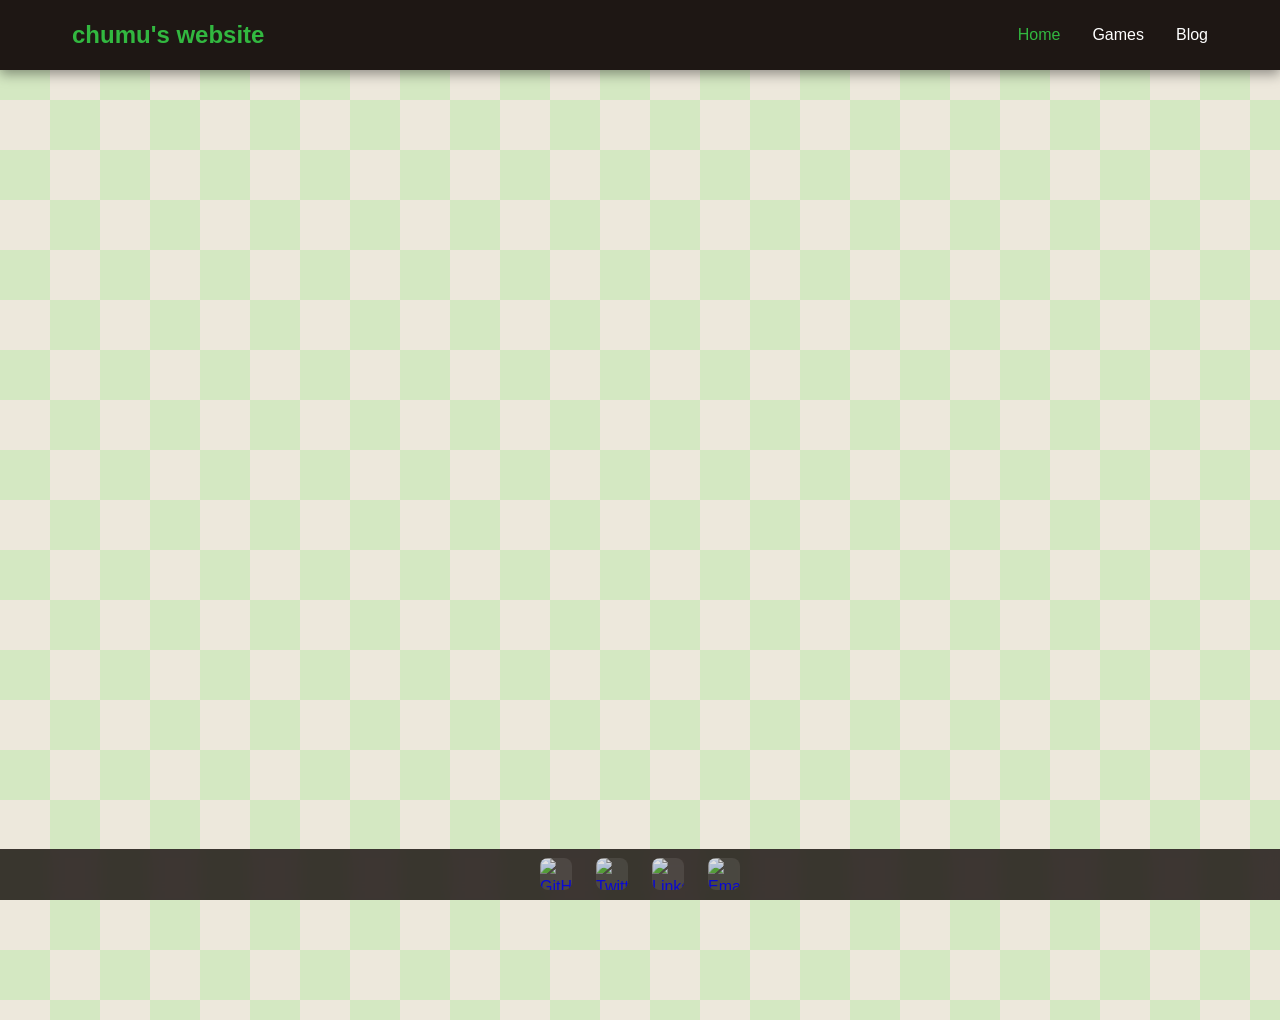
==== index.html @ 117f754c "Update checker colors, fix SNS icons to bottom bar with small size" ====
<!DOCTYPE html>
<html lang="ja">
<head>
    <meta charset="UTF-8">
    <meta name="viewport" content="width=device-width, initial-scale=1.0">
    <title>chumu's website</title>
    <link rel="stylesheet" href="styles.css">
</head>
<body>
    <!-- Navigation -->
    <nav class="navbar">
        <div class="nav-container">
            <div class="nav-title">chumu's website</div>

            <!-- Hamburger Menu -->
            <input type="checkbox" id="hamburger-toggle" class="hamburger-toggle">
            <label for="hamburger-toggle" class="hamburger-label">
                <span></span>
                <span></span>
                <span></span>
            </label>

            <ul class="nav-links">
                <li><a href="#home" class="nav-link active">Home</a></li>
                <li><a href="pages/games.html" class="nav-link">Games</a></li>
                <li><a href="pages/blog.html" class="nav-link">Blog</a></li>
            </ul>
        </div>
    </nav>

    <!-- Home Section -->
    <section id="home" class="section hero">
    </section>

    <!-- SNS Footer Icons -->
    <div class="sns-bar">
        <a href="#" class="sns-icon-link" title="GitHub">
            <img src="images/sns/github.png" alt="GitHub">
        </a>
        <a href="#" class="sns-icon-link" title="Twitter">
            <img src="images/sns/twitter.png" alt="Twitter">
        </a>
        <a href="#" class="sns-icon-link" title="LinkedIn">
            <img src="images/sns/linkedin.png" alt="LinkedIn">
        </a>
        <a href="#" class="sns-icon-link" title="Email">
            <img src="images/sns/email.png" alt="Email">
        </a>
    </div>

    <script src="script.js"></script>
</body>
</html>
---- styles.css ----
/* Color Variables */
:root {
    --primary-green: #32B840;
    --text-dark: #1a1a1a;
    --white: #ffffff;
    --gray-light: #f5f5f5;
    --gray-medium: #cccccc;
    --gray-dark: #666666;
}

/* Global Styles */
* {
    margin: 0;
    padding: 0;
    box-sizing: border-box;
}

html {
    scroll-behavior: smooth;
}

body {
    font-family: "Meiryo UI", sans-serif;
    color: var(--text-dark);
    background-color: #EDE8DC;
    background-image:
        linear-gradient(45deg, #D4E8C2 25%, transparent 25%),
        linear-gradient(-45deg, #D4E8C2 25%, transparent 25%),
        linear-gradient(45deg, transparent 75%, #D4E8C2 75%),
        linear-gradient(-45deg, transparent 75%, #D4E8C2 75%);
    background-size: 100px 100px;
    background-position: 0 0, 0 50px, 50px -50px, -50px 0;
    line-height: 1.6;
    position: relative;
    overflow-x: hidden;
    padding-bottom: 60px;
}

/* Navigation Bar */
.navbar {
    position: fixed;
    top: 0;
    width: 100%;
    background: #1E1714;
    box-shadow: 0 4px 12px rgba(0, 0, 0, 0.4);
    z-index: 1000;
    overflow-x: hidden;
}

.nav-container {
    max-width: 1200px;
    margin: 0 auto;
    padding: 1rem 2rem;
    display: flex;
    align-items: center;
}

.nav-title {
    font-size: 1.5rem;
    font-weight: bold;
    color: var(--primary-green);
    flex: 1;
}

/* デスクトップ: ハンバーガー非表示 */
.hamburger-toggle {
    display: none;
}

.hamburger-label {
    display: none;
    flex-direction: column;
    cursor: pointer;
    gap: 6px;
    padding: 0.5rem;
    border-radius: 8px;
    transition: background-color 0.3s ease;
    z-index: 1001;
}

.hamburger-label span {
    width: 28px;
    height: 3px;
    background-color: var(--primary-green);
    border-radius: 2px;
    transition: all 0.3s ease;
    display: block;
}

/* デスクトップ: ナビリンク通常表示 */
.nav-links {
    display: flex;
    list-style: none;
    gap: 2rem;
}

.nav-link {
    text-decoration: none;
    color: #ffffff;
    font-weight: 500;
    transition: color 0.3s ease;
}

.nav-link:hover,
.nav-link.active {
    color: var(--primary-green);
}

/* Sections */
.section {
    margin-top: 60px;
    padding: 2rem 0;
    min-height: 100vh;
    display: flex;
    align-items: center;
    border-radius: 20px;
}

.container {
    max-width: 1200px;
    width: 100%;
    margin: 0 auto;
    padding: 0 2rem;
}

/* Hero Section */
.hero {
    text-align: center;
}


.hero h1 {
    font-size: 3.5rem;
    color: var(--primary-green);
    margin-bottom: 1rem;
    font-weight: bold;
    text-shadow: 0 2px 8px rgba(50, 184, 64, 0.2);
}

.subtitle {
    font-size: 1.3rem;
    color: rgba(255, 255, 255, 0.7);
    margin-bottom: 3rem;
}

/* Profile Section */
.profile-section {
    margin: 3rem 0;
    padding: 2rem;
    background-color: rgba(30, 23, 20, 0.5);
    border-left: 5px solid var(--primary-green);
    border-radius: 16px;
    box-shadow: 0 8px 24px rgba(0, 0, 0, 0.2);
    transition: box-shadow 0.3s ease;
}

.profile-section:hover {
    box-shadow: 0 12px 32px rgba(0, 0, 0, 0.3);
}

.profile-section p {
    color: #ffffff;
}

.profile-section h2 {
    color: var(--primary-green);
    margin-bottom: 1rem;
    font-size: 2rem;
}

.profile-section p {
    font-size: 1.1rem;
    color: var(--text-dark);
    line-height: 1.8;
}

/* Social Section */
.social-section {
    margin: 3rem 0;
}

.social-section h2 {
    color: var(--primary-green);
    margin-bottom: 2rem;
    font-size: 2rem;
    text-align: center;
}

.social-links {
    display: grid;
    grid-template-columns: repeat(auto-fit, minmax(150px, 1fr));
    gap: 2rem;
    justify-items: center;
}

.social-link {
    display: flex;
    flex-direction: column;
    align-items: center;
    text-decoration: none;
    color: var(--text-dark);
    transition: transform 0.3s ease, color 0.3s ease, filter 0.3s ease;
    padding: 1rem;
}

.social-link:hover {
    transform: translateY(-10px);
    color: var(--primary-green);
    filter: drop-shadow(0 8px 16px rgba(50, 184, 64, 0.2));
}

.social-icon {
    width: 80px;
    height: 80px;
    border-radius: 16px;
    background: linear-gradient(135deg, rgba(255, 255, 255, 0.95) 0%, rgba(200, 230, 201, 0.1) 100%);
    display: flex;
    align-items: center;
    justify-content: center;
    margin-bottom: 1rem;
    object-fit: cover;
    transition: all 0.3s ease;
    box-shadow: 0 4px 12px rgba(50, 184, 64, 0.08);
}

.social-link:hover .social-icon {
    background: linear-gradient(135deg, rgba(200, 230, 201, 0.2) 0%, rgba(50, 184, 64, 0.15) 100%);
    box-shadow: 0 6px 16px rgba(50, 184, 64, 0.15);
}

.social-link span {
    text-align: center;
    color: rgba(255, 255, 255, 0.7);
    font-size: 0.85rem;
}

/* Responsive Design */
@media (max-width: 768px) {
    .nav-container {
        padding: 0.75rem 1rem;
        position: relative;
    }

    /* モバイル: ハンバーガー表示 */
    .hamburger-label {
        display: flex;
    }

    /* ×アニメーション */
    .hamburger-toggle:checked + .hamburger-label span:nth-child(1) {
        transform: rotate(45deg) translate(9px, 9px);
    }
    .hamburger-toggle:checked + .hamburger-label span:nth-child(2) {
        opacity: 0;
    }
    .hamburger-toggle:checked + .hamburger-label span:nth-child(3) {
        transform: rotate(-45deg) translate(9px, -9px);
    }

    /* モバイル: ナビリンクを右からスライドイン */
    .nav-links {
        position: fixed;
        top: 0;
        right: 0;
        height: 100vh;
        width: 70%;
        max-width: 280px;
        flex-direction: column;
        background: rgba(255, 255, 255, 0.98);
        backdrop-filter: blur(10px);
        padding: 5rem 2rem 2rem;
        gap: 1.5rem;
        box-shadow: -4px 0 20px rgba(0, 0, 0, 0.15);
        transform: translateX(100%);
        transition: transform 0.3s cubic-bezier(0.4, 0, 0.2, 1);
        z-index: 998;
    }

    .hamburger-toggle:checked ~ .nav-links {
        transform: translateX(0);
    }

    /* 背景オーバーレイ */
    .hamburger-toggle:checked ~ .nav-links::before {
        content: '';
        position: fixed;
        top: 0;
        left: 0;
        right: 0;
        bottom: 0;
        background: rgba(0, 0, 0, 0.3);
        z-index: -1;
    }

    .hero h1 {
        font-size: 2.5rem;
    }

    .subtitle {
        font-size: 1.1rem;
    }

    .social-links {
        grid-template-columns: repeat(auto-fit, minmax(120px, 1fr));
        gap: 1.5rem;
    }

    .social-icon {
        width: 60px;
        height: 60px;
    }

    .section {
        border-radius: 12px;
    }
}

@media (max-width: 480px) {
    .nav-title {
        font-size: 1.2rem;
    }

    .nav-links {
        padding: 1.5rem 1rem;
        gap: 1rem;
    }

    .nav-link {
        font-size: 0.95rem;
    }

    .hero h1 {
        font-size: 2rem;
    }

    .subtitle {
        font-size: 1rem;
    }

    .social-links {
        grid-template-columns: repeat(2, 1fr);
        gap: 1rem;
    }

    .social-section {
        margin: 2rem 0;
    }

    .container {
        padding: 0 1rem;
    }
}

/* SNS Fixed Bottom Bar */
.sns-bar {
    position: fixed;
    bottom: 0;
    left: 0;
    right: 0;
    display: flex;
    justify-content: center;
    align-items: center;
    gap: 1.5rem;
    padding: 0.6rem 1.5rem;
    background: rgba(30, 23, 20, 0.85);
    backdrop-filter: blur(8px);
    z-index: 900;
}

.sns-icon-link {
    display: flex;
    align-items: center;
    opacity: 0.85;
    transition: opacity 0.2s ease, transform 0.2s ease;
}

.sns-icon-link:hover {
    opacity: 1;
    transform: translateY(-3px);
}

.sns-icon-link img {
    width: 32px;
    height: 32px;
    border-radius: 8px;
    object-fit: cover;
    background-color: rgba(255, 255, 255, 0.1);
}
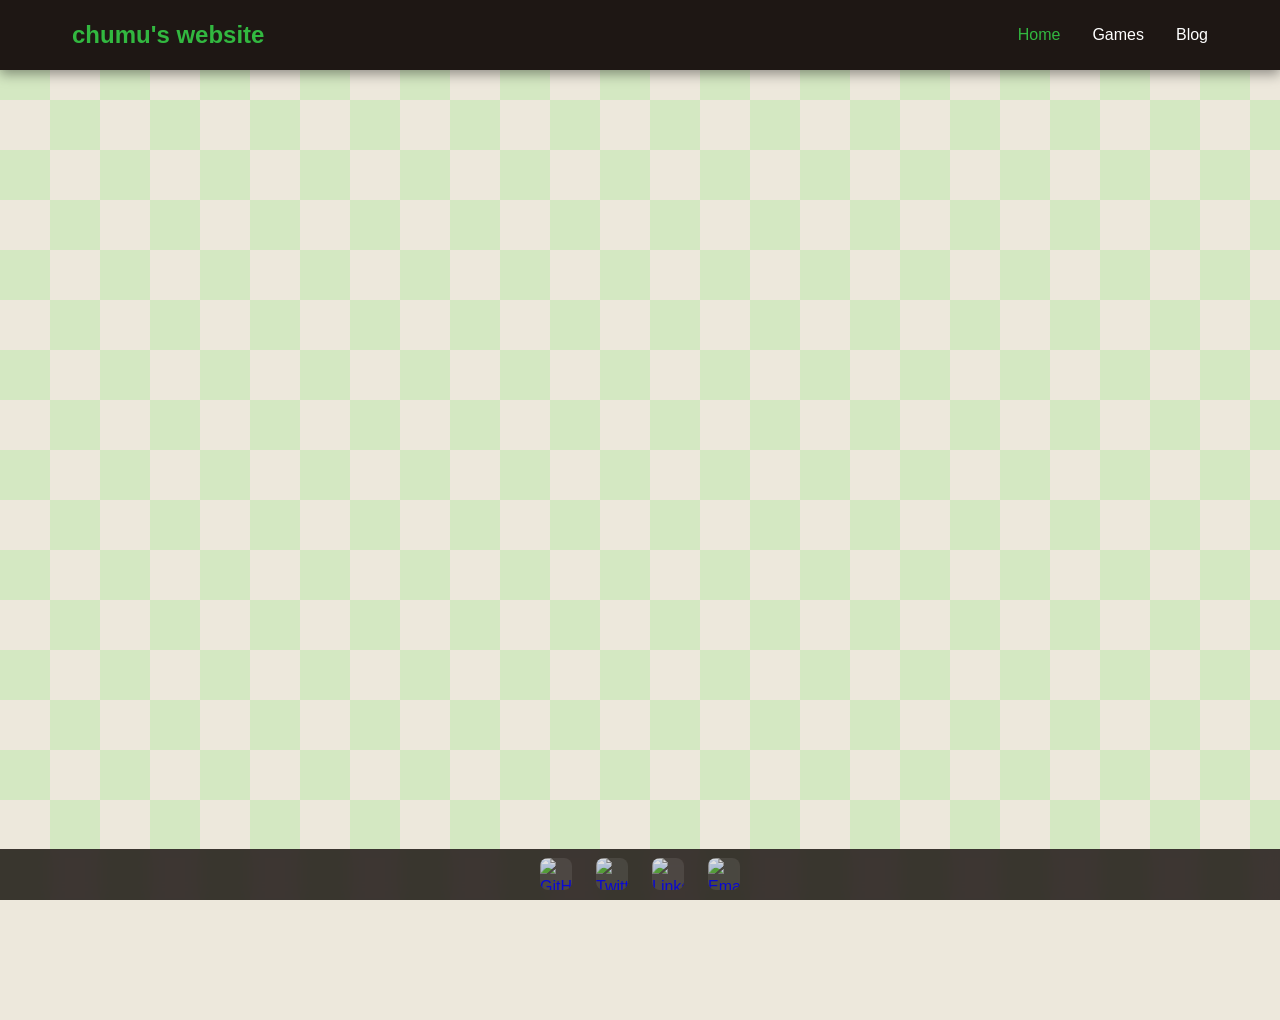
==== commit 42c58a16: "Add interactive checkerboard: click flips 3x3 cell neighborhood Co-Authored-By: Claude Haiku 4.5 <no" ====
--- a/index.html
+++ b/index.html
@@ -7,6 +7,7 @@
     <link rel="stylesheet" href="styles.css">
 </head>
 <body>
+    <canvas id="bg-canvas"></canvas>
     <!-- Navigation -->
     <nav class="navbar">
         <div class="nav-container">
--- a/styles.css
+++ b/styles.css
@@ -23,17 +23,18 @@
     font-family: "Meiryo UI", sans-serif;
     color: var(--text-dark);
     background-color: #EDE8DC;
-    background-image:
-        linear-gradient(45deg, #D4E8C2 25%, transparent 25%),
-        linear-gradient(-45deg, #D4E8C2 25%, transparent 25%),
-        linear-gradient(45deg, transparent 75%, #D4E8C2 75%),
-        linear-gradient(-45deg, transparent 75%, #D4E8C2 75%);
-    background-size: 100px 100px;
-    background-position: 0 0, 0 50px, 50px -50px, -50px 0;
     line-height: 1.6;
     position: relative;
     overflow-x: hidden;
     padding-bottom: 60px;
+}
+
+#bg-canvas {
+    position: fixed;
+    top: 0;
+    left: 0;
+    z-index: -1;
+    pointer-events: none;
 }
 
 /* Navigation Bar */
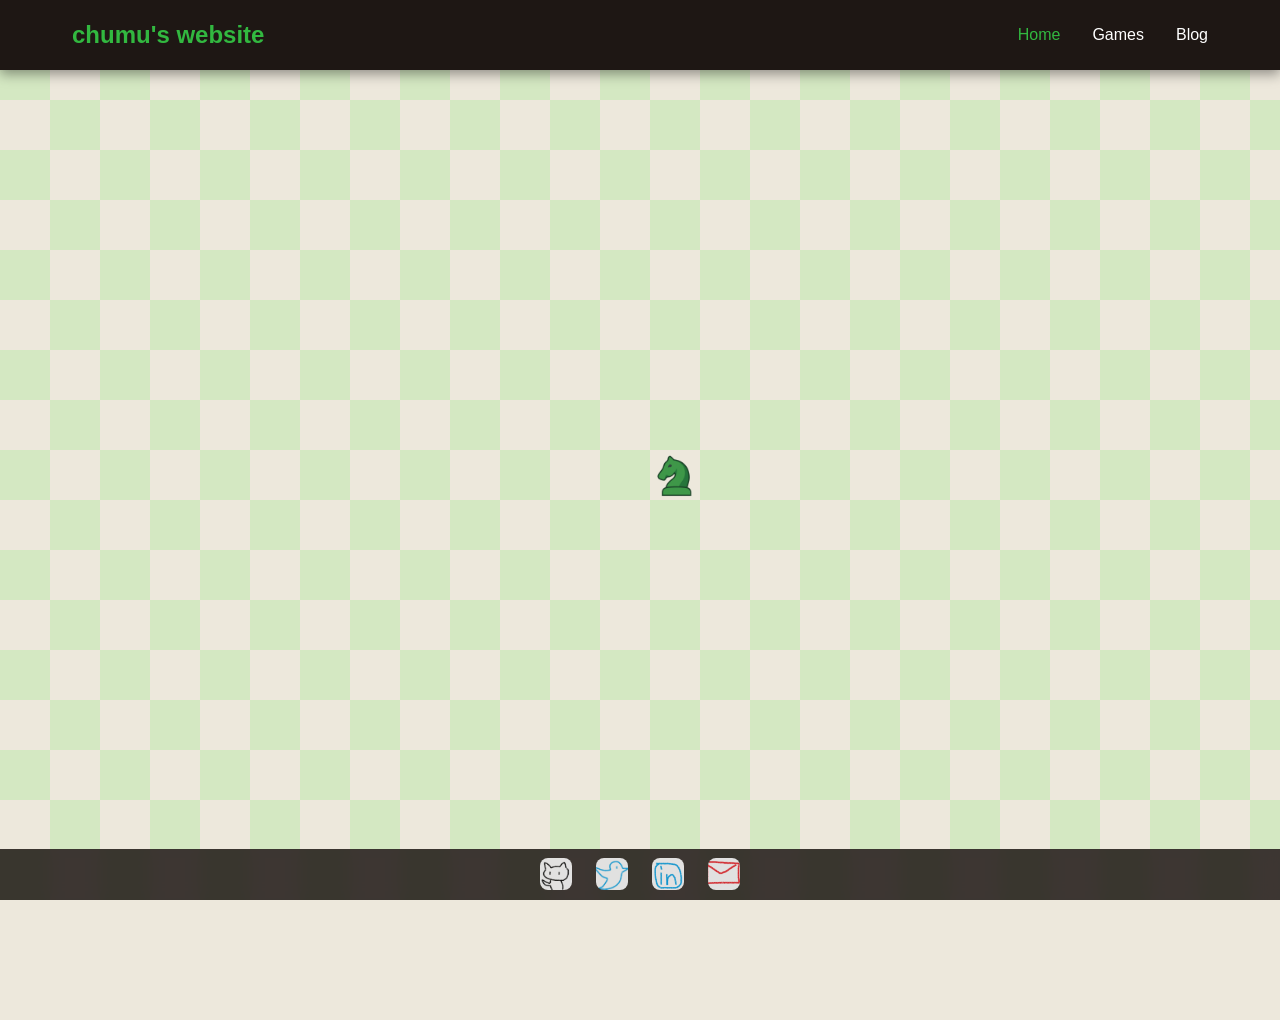
==== commit 1cd8ae9d: "Update index.html" ====
--- a/index.html
+++ b/index.html
@@ -1,8 +1,15 @@
 <!DOCTYPE html>
 <html lang="ja">
 <head>
+    <link rel="canonical" href="https://chumu.net/">
+    <script>
+    if (location.pathname.endsWith("index.html")) {
+        const newPath = location.pathname.replace(/index\.html$/, "");
+        location.replace(newPath + location.search + location.hash);
+    }
+    </script>
     <meta charset="UTF-8">
-    <meta name="viewport" content="width=device-width, initial-scale=1.0">
+    <meta name="viewport" content="width=device-width, initial-scale=1.0, maximum-scale=1.0, user-scalable=no">
     <title>chumu's website</title>
     <link rel="stylesheet" href="styles.css">
 </head>
--- a/styles.css
+++ b/styles.css
@@ -25,7 +25,7 @@
     background-color: #EDE8DC;
     line-height: 1.6;
     position: relative;
-    overflow-x: hidden;
+    overflow: hidden;
     padding-bottom: 60px;
 }
 
@@ -35,6 +35,7 @@
     left: 0;
     z-index: -1;
     pointer-events: none;
+    touch-action: none;
 }
 
 /* Navigation Bar */
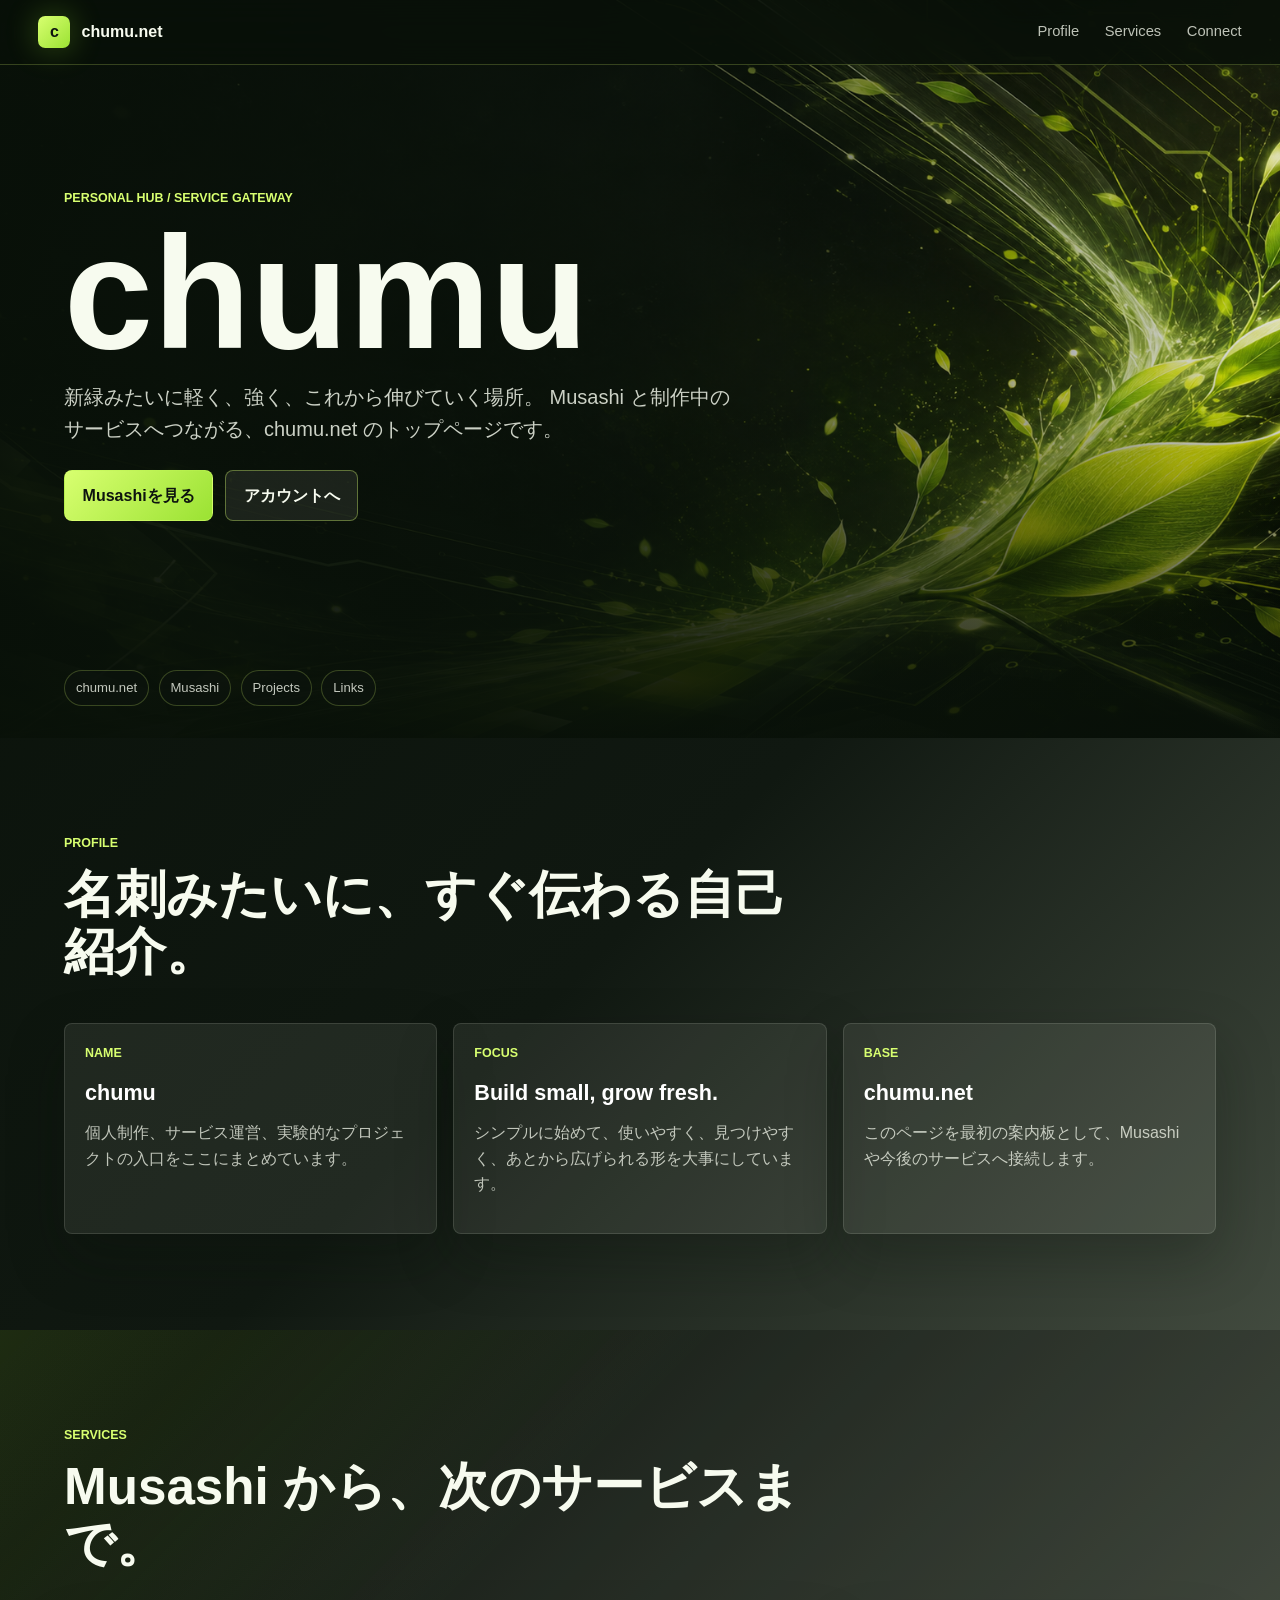
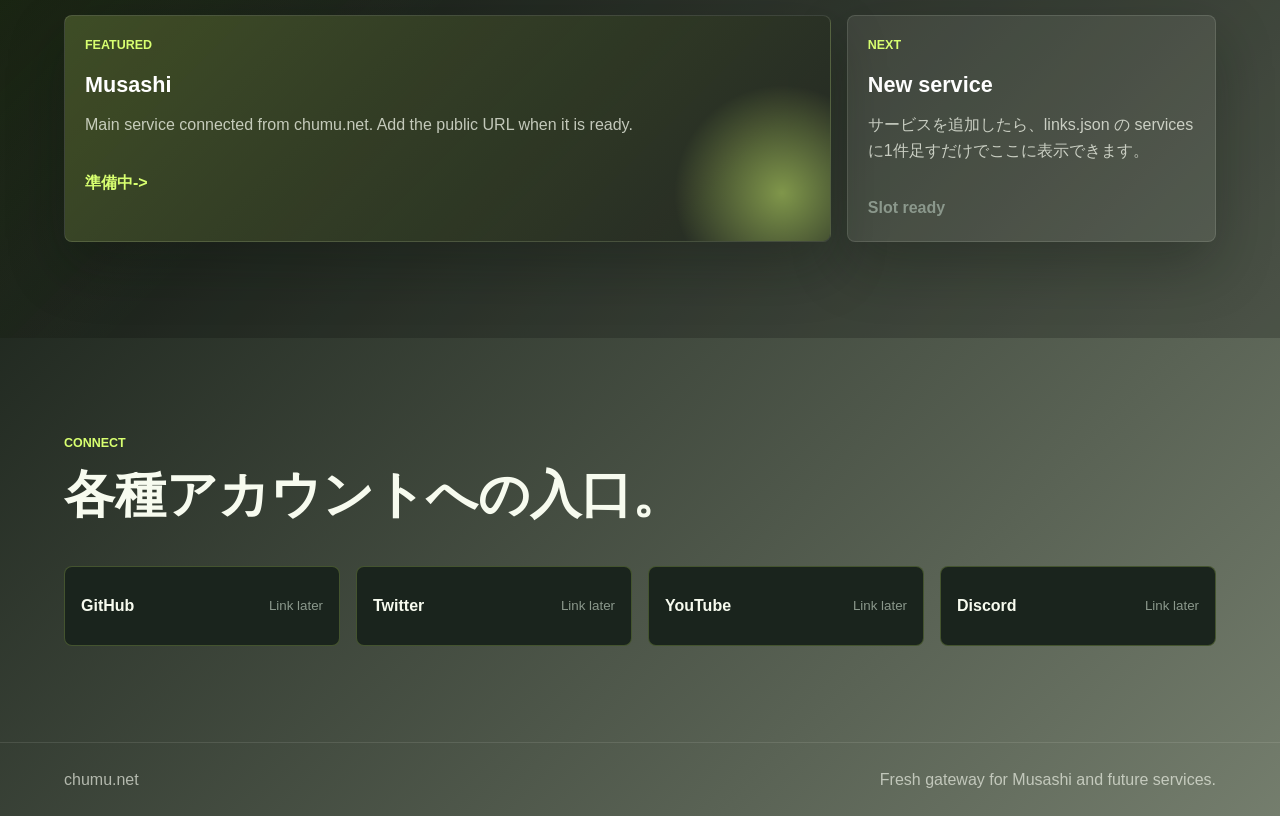
==== commit 64d1680b: "Refresh chumu.net personal hub" ====
--- a/index.html
+++ b/index.html
@@ -9,52 +9,128 @@
     }
     </script>
     <meta charset="UTF-8">
-    <meta name="viewport" content="width=device-width, initial-scale=1.0, maximum-scale=1.0, user-scalable=no">
-    <title>chumu's website</title>
+    <meta name="viewport" content="width=device-width, initial-scale=1.0">
+    <meta name="description" content="chumu のプロフィールとサービスへの入口。Musashi とこれから追加されるプロジェクトにつながる個人ハブです。">
+    <meta property="og:title" content="chumu.net">
+    <meta property="og:description" content="chumu のプロフィールとサービスへの入口。">
+    <meta property="og:type" content="website">
+    <meta property="og:url" content="https://chumu.net/">
+    <meta property="og:image" content="https://chumu.net/images/fresh-hero.png">
+    <title>chumu.net</title>
+    <link rel="preload" as="image" href="images/fresh-hero.png">
     <link rel="stylesheet" href="styles.css">
 </head>
 <body>
-    <canvas id="bg-canvas"></canvas>
-    <!-- Navigation -->
-    <nav class="navbar">
-        <div class="nav-container">
-            <div class="nav-title">chumu's website</div>
+    <header class="site-header" aria-label="サイトヘッダー">
+        <a class="brand" href="#top" aria-label="chumu.net home">
+            <span class="brand-mark">c</span>
+            <span>chumu.net</span>
+        </a>
+        <nav class="nav-links" aria-label="主要ナビゲーション">
+            <a href="#profile">Profile</a>
+            <a href="#services">Services</a>
+            <a href="#connect">Connect</a>
+        </nav>
+    </header>
 
-            <!-- Hamburger Menu -->
-            <input type="checkbox" id="hamburger-toggle" class="hamburger-toggle">
-            <label for="hamburger-toggle" class="hamburger-label">
-                <span></span>
-                <span></span>
-                <span></span>
-            </label>
+    <main id="top">
+        <section class="hero" aria-labelledby="hero-title">
+            <div class="hero-media" aria-hidden="true"></div>
+            <div class="hero-inner">
+                <p class="eyebrow">Personal hub / service gateway</p>
+                <h1 id="hero-title">chumu</h1>
+                <p class="hero-copy">
+                    新緑みたいに軽く、強く、これから伸びていく場所。
+                    Musashi と制作中のサービスへつながる、chumu.net のトップページです。
+                </p>
+                <div class="hero-actions">
+                    <a class="button primary" href="#services">Musashiを見る</a>
+                    <a class="button ghost" href="#connect">アカウントへ</a>
+                </div>
+            </div>
+            <div class="signal-strip" aria-label="サイトの要点">
+                <span>chumu.net</span>
+                <span>Musashi</span>
+                <span>Projects</span>
+                <span>Links</span>
+            </div>
+        </section>
 
-            <ul class="nav-links">
-                <li><a href="#home" class="nav-link active">Home</a></li>
-                <li><a href="pages/games.html" class="nav-link">Games</a></li>
-                <li><a href="pages/blog.html" class="nav-link">Blog</a></li>
-            </ul>
-        </div>
-    </nav>
+        <section id="profile" class="profile-section" aria-labelledby="profile-title">
+            <div class="section-heading">
+                <p class="eyebrow">Profile</p>
+                <h2 id="profile-title">名刺みたいに、すぐ伝わる自己紹介。</h2>
+            </div>
+            <div class="profile-grid">
+                <article class="profile-card">
+                    <p class="label">Name</p>
+                    <h3>chumu</h3>
+                    <p>個人制作、サービス運営、実験的なプロジェクトの入口をここにまとめています。</p>
+                </article>
+                <article class="profile-card">
+                    <p class="label">Focus</p>
+                    <h3>Build small, grow fresh.</h3>
+                    <p>シンプルに始めて、使いやすく、見つけやすく、あとから広げられる形を大事にしています。</p>
+                </article>
+                <article class="profile-card">
+                    <p class="label">Base</p>
+                    <h3>chumu.net</h3>
+                    <p>このページを最初の案内板として、Musashi や今後のサービスへ接続します。</p>
+                </article>
+            </div>
+        </section>
 
-    <!-- Home Section -->
-    <section id="home" class="section hero">
-    </section>
+        <section id="services" class="services-section" aria-labelledby="services-title">
+            <div class="section-heading">
+                <p class="eyebrow">Services</p>
+                <h2 id="services-title">Musashi から、次のサービスまで。</h2>
+            </div>
+            <div class="service-grid" id="service-list" aria-live="polite">
+                <article class="service-card featured">
+                    <p class="label">Featured</p>
+                    <h3>Musashi</h3>
+                    <p>chumu.net から最初につながるサービス。詳細リンクは `links.json` で差し替えできます。</p>
+                    <a class="text-link" href="#" data-fallback-link="musashi">準備中</a>
+                </article>
+                <article class="service-card muted">
+                    <p class="label">Next</p>
+                    <h3>New service</h3>
+                    <p>サービスを追加したら、`links.json` の `services` に1件足すだけでここに表示できます。</p>
+                    <span class="text-link disabled">Slot ready</span>
+                </article>
+            </div>
+        </section>
 
-    <!-- SNS Footer Icons -->
-    <div class="sns-bar">
-        <a href="#" class="sns-icon-link" title="GitHub">
-            <img src="images/sns/github.png" alt="GitHub">
-        </a>
-        <a href="#" class="sns-icon-link" title="Twitter">
-            <img src="images/sns/twitter.png" alt="Twitter">
-        </a>
-        <a href="#" class="sns-icon-link" title="LinkedIn">
-            <img src="images/sns/linkedin.png" alt="LinkedIn">
-        </a>
-        <a href="#" class="sns-icon-link" title="Email">
-            <img src="images/sns/email.png" alt="Email">
-        </a>
-    </div>
+        <section id="connect" class="connect-section" aria-labelledby="connect-title">
+            <div class="section-heading">
+                <p class="eyebrow">Connect</p>
+                <h2 id="connect-title">各種アカウントへの入口。</h2>
+            </div>
+            <div class="account-grid" id="account-list" aria-live="polite">
+                <a class="account-link" href="#" data-fallback-link="github">
+                    <span>GitHub</span>
+                    <small>Link later</small>
+                </a>
+                <a class="account-link" href="#" data-fallback-link="twitter">
+                    <span>Twitter</span>
+                    <small>Link later</small>
+                </a>
+                <a class="account-link" href="#" data-fallback-link="youtube">
+                    <span>YouTube</span>
+                    <small>Link later</small>
+                </a>
+                <a class="account-link" href="#" data-fallback-link="discord">
+                    <span>Discord</span>
+                    <small>Link later</small>
+                </a>
+            </div>
+        </section>
+    </main>
+
+    <footer class="site-footer">
+        <span>chumu.net</span>
+        <span>Fresh gateway for Musashi and future services.</span>
+    </footer>
 
     <script src="script.js"></script>
 </body>
--- a/styles.css
+++ b/styles.css
@@ -1,17 +1,16 @@
-/* Color Variables */
 :root {
-    --primary-green: #32B840;
-    --text-dark: #1a1a1a;
-    --white: #ffffff;
-    --gray-light: #f5f5f5;
-    --gray-medium: #cccccc;
-    --gray-dark: #666666;
-}
-
-/* Global Styles */
+    --leaf: #9be233;
+    --leaf-deep: #4a9f18;
+    --sprout: #d8ff70;
+    --ink: #0d130f;
+    --ink-soft: #1a241d;
+    --paper: #f7fbef;
+    --muted: #8b988c;
+    --line: rgba(216, 255, 112, 0.22);
+    --shadow: rgba(9, 18, 11, 0.28);
+}
+
 * {
-    margin: 0;
-    padding: 0;
     box-sizing: border-box;
 }
 
@@ -20,371 +19,368 @@
 }
 
 body {
-    font-family: "Meiryo UI", sans-serif;
-    color: var(--text-dark);
-    background-color: #EDE8DC;
+    margin: 0;
+    color: var(--paper);
+    background:
+        radial-gradient(circle at 15% 10%, rgba(155, 226, 51, 0.18), transparent 24rem),
+        linear-gradient(135deg, #081008 0%, #101811 42%, #edf8dc 170%);
+    font-family: "Inter", "Noto Sans JP", "Yu Gothic UI", Meiryo, sans-serif;
     line-height: 1.6;
-    position: relative;
-    overflow: hidden;
-    padding-bottom: 60px;
-}
-
-#bg-canvas {
+}
+
+a {
+    color: inherit;
+}
+
+.site-header {
     position: fixed;
     top: 0;
     left: 0;
-    z-index: -1;
-    pointer-events: none;
-    touch-action: none;
-}
-
-/* Navigation Bar */
-.navbar {
-    position: fixed;
-    top: 0;
-    width: 100%;
-    background: #1E1714;
-    box-shadow: 0 4px 12px rgba(0, 0, 0, 0.4);
-    z-index: 1000;
-    overflow-x: hidden;
-}
-
-.nav-container {
-    max-width: 1200px;
-    margin: 0 auto;
-    padding: 1rem 2rem;
+    right: 0;
+    z-index: 10;
     display: flex;
     align-items: center;
-}
-
-.nav-title {
-    font-size: 1.5rem;
-    font-weight: bold;
-    color: var(--primary-green);
-    flex: 1;
-}
-
-/* デスクトップ: ハンバーガー非表示 */
-.hamburger-toggle {
-    display: none;
-}
-
-.hamburger-label {
-    display: none;
-    flex-direction: column;
-    cursor: pointer;
-    gap: 6px;
-    padding: 0.5rem;
-    border-radius: 8px;
-    transition: background-color 0.3s ease;
-    z-index: 1001;
-}
-
-.hamburger-label span {
-    width: 28px;
-    height: 3px;
-    background-color: var(--primary-green);
-    border-radius: 2px;
-    transition: all 0.3s ease;
-    display: block;
-}
-
-/* デスクトップ: ナビリンク通常表示 */
-.nav-links {
-    display: flex;
-    list-style: none;
-    gap: 2rem;
-}
-
-.nav-link {
-    text-decoration: none;
-    color: #ffffff;
-    font-weight: 500;
-    transition: color 0.3s ease;
-}
-
-.nav-link:hover,
-.nav-link.active {
-    color: var(--primary-green);
-}
-
-/* Sections */
-.section {
-    margin-top: 60px;
-    padding: 2rem 0;
-    min-height: 100vh;
+    justify-content: space-between;
+    gap: 1rem;
+    padding: 1rem clamp(1rem, 3vw, 2.5rem);
+    background: rgba(8, 16, 8, 0.78);
+    border-bottom: 1px solid var(--line);
+    backdrop-filter: blur(18px);
+}
+
+.brand,
+.nav-links,
+.hero-actions,
+.signal-strip,
+.account-link,
+.site-footer {
     display: flex;
     align-items: center;
-    border-radius: 20px;
-}
-
-.container {
-    max-width: 1200px;
-    width: 100%;
-    margin: 0 auto;
-    padding: 0 2rem;
-}
-
-/* Hero Section */
+}
+
+.brand {
+    gap: 0.7rem;
+    text-decoration: none;
+    font-weight: 800;
+}
+
+.brand-mark {
+    display: grid;
+    width: 2rem;
+    height: 2rem;
+    place-items: center;
+    color: var(--ink);
+    background: linear-gradient(135deg, var(--sprout), var(--leaf));
+    border-radius: 0.45rem;
+    box-shadow: 0 0 2rem rgba(155, 226, 51, 0.32);
+}
+
+.nav-links {
+    gap: clamp(0.8rem, 2vw, 1.6rem);
+    color: rgba(247, 251, 239, 0.76);
+    font-size: 0.92rem;
+}
+
+.nav-links a {
+    text-decoration: none;
+}
+
+.nav-links a:hover {
+    color: var(--sprout);
+}
+
 .hero {
-    text-align: center;
-}
-
-
-.hero h1 {
-    font-size: 3.5rem;
-    color: var(--primary-green);
+    position: relative;
+    min-height: 82vh;
+    display: grid;
+    align-items: end;
+    overflow: hidden;
+    padding: 7rem clamp(1rem, 5vw, 5rem) 2rem;
+}
+
+.hero::before {
+    content: "";
+    position: absolute;
+    inset: 0;
+    background:
+        linear-gradient(90deg, rgba(8, 16, 8, 0.94) 0%, rgba(8, 16, 8, 0.76) 42%, rgba(8, 16, 8, 0.12) 100%),
+        linear-gradient(0deg, rgba(8, 16, 8, 0.9), transparent 46%);
+    z-index: 1;
+}
+
+.hero-media {
+    position: absolute;
+    inset: 0;
+    background-image: url("images/fresh-hero.png");
+    background-size: cover;
+    background-position: center;
+    transform: scale(1.02);
+}
+
+.hero-inner {
+    position: relative;
+    z-index: 2;
+    width: min(46rem, 100%);
+    padding-bottom: clamp(2rem, 8vh, 5rem);
+}
+
+.eyebrow,
+.label {
+    margin: 0 0 0.75rem;
+    color: var(--sprout);
+    font-size: 0.78rem;
+    font-weight: 800;
+    letter-spacing: 0;
+    text-transform: uppercase;
+}
+
+h1,
+h2,
+h3,
+p {
+    margin-top: 0;
+}
+
+h1 {
     margin-bottom: 1rem;
-    font-weight: bold;
-    text-shadow: 0 2px 8px rgba(50, 184, 64, 0.2);
-}
-
-.subtitle {
-    font-size: 1.3rem;
-    color: rgba(255, 255, 255, 0.7);
-    margin-bottom: 3rem;
-}
-
-/* Profile Section */
-.profile-section {
-    margin: 3rem 0;
-    padding: 2rem;
-    background-color: rgba(30, 23, 20, 0.5);
-    border-left: 5px solid var(--primary-green);
-    border-radius: 16px;
-    box-shadow: 0 8px 24px rgba(0, 0, 0, 0.2);
-    transition: box-shadow 0.3s ease;
-}
-
-.profile-section:hover {
-    box-shadow: 0 12px 32px rgba(0, 0, 0, 0.3);
-}
-
-.profile-section p {
+    font-size: clamp(4rem, 13vw, 10rem);
+    line-height: 0.9;
+    letter-spacing: 0;
+}
+
+.hero-copy {
+    width: min(42rem, 100%);
+    margin-bottom: 1.6rem;
+    color: rgba(247, 251, 239, 0.82);
+    font-size: clamp(1rem, 2vw, 1.25rem);
+}
+
+.button {
+    min-height: 2.8rem;
+    padding: 0.72rem 1.1rem;
+    border: 1px solid rgba(216, 255, 112, 0.36);
+    border-radius: 0.5rem;
+    text-decoration: none;
+    font-weight: 800;
+}
+
+.hero-actions {
+    flex-wrap: wrap;
+    gap: 0.75rem;
+}
+
+.button.primary {
+    color: var(--ink);
+    background: linear-gradient(135deg, var(--sprout), var(--leaf));
+}
+
+.button.ghost {
+    color: var(--paper);
+    background: rgba(247, 251, 239, 0.08);
+}
+
+.signal-strip {
+    position: relative;
+    z-index: 2;
+    flex-wrap: wrap;
+    gap: 0.6rem;
+}
+
+.signal-strip span {
+    padding: 0.42rem 0.68rem;
+    color: rgba(247, 251, 239, 0.78);
+    background: rgba(13, 19, 15, 0.58);
+    border: 1px solid var(--line);
+    border-radius: 999px;
+    font-size: 0.82rem;
+}
+
+.profile-section,
+.services-section,
+.connect-section {
+    padding: clamp(3.5rem, 8vw, 6rem) clamp(1rem, 5vw, 5rem);
+}
+
+.section-heading {
+    width: min(48rem, 100%);
+    margin-bottom: 1.5rem;
+}
+
+h2 {
+    color: var(--paper);
+    font-size: clamp(1.8rem, 4vw, 3.4rem);
+    line-height: 1.12;
+    letter-spacing: 0;
+}
+
+.profile-grid,
+.service-grid,
+.account-grid {
+    display: grid;
+    gap: 1rem;
+}
+
+.profile-grid {
+    grid-template-columns: repeat(3, minmax(0, 1fr));
+}
+
+.profile-card,
+.service-card {
+    min-height: 13rem;
+    padding: 1.25rem;
+    background: rgba(247, 251, 239, 0.08);
+    border: 1px solid rgba(247, 251, 239, 0.12);
+    border-radius: 0.5rem;
+    box-shadow: 0 1.5rem 3.5rem var(--shadow);
+}
+
+.profile-card h3,
+.service-card h3 {
+    margin-bottom: 0.6rem;
     color: #ffffff;
-}
-
-.profile-section h2 {
-    color: var(--primary-green);
-    margin-bottom: 1rem;
-    font-size: 2rem;
-}
-
-.profile-section p {
-    font-size: 1.1rem;
-    color: var(--text-dark);
-    line-height: 1.8;
-}
-
-/* Social Section */
-.social-section {
-    margin: 3rem 0;
-}
-
-.social-section h2 {
-    color: var(--primary-green);
-    margin-bottom: 2rem;
-    font-size: 2rem;
-    text-align: center;
-}
-
-.social-links {
-    display: grid;
-    grid-template-columns: repeat(auto-fit, minmax(150px, 1fr));
-    gap: 2rem;
-    justify-items: center;
-}
-
-.social-link {
-    display: flex;
-    flex-direction: column;
-    align-items: center;
-    text-decoration: none;
-    color: var(--text-dark);
-    transition: transform 0.3s ease, color 0.3s ease, filter 0.3s ease;
+    font-size: 1.35rem;
+}
+
+.profile-card p:not(.label),
+.service-card p:not(.label) {
+    color: rgba(247, 251, 239, 0.74);
+}
+
+.services-section {
+    background:
+        linear-gradient(135deg, rgba(155, 226, 51, 0.12), transparent 32rem),
+        rgba(0, 0, 0, 0.2);
+}
+
+.service-grid {
+    grid-template-columns: minmax(0, 1.35fr) minmax(16rem, 0.65fr);
+}
+
+.service-card.featured {
+    position: relative;
+    overflow: hidden;
+    background:
+        linear-gradient(135deg, rgba(216, 255, 112, 0.24), rgba(247, 251, 239, 0.08)),
+        rgba(13, 19, 15, 0.86);
+}
+
+.service-card.featured::after {
+    content: "";
+    position: absolute;
+    right: -4rem;
+    bottom: -4rem;
+    width: 14rem;
+    height: 14rem;
+    background: radial-gradient(circle, rgba(216, 255, 112, 0.5), transparent 68%);
+}
+
+.text-link {
+    position: relative;
+    z-index: 1;
+    display: inline-flex;
+    margin-top: 1rem;
+    color: var(--sprout);
+    font-weight: 800;
+    text-decoration: none;
+}
+
+.text-link::after {
+    content: " ->";
+}
+
+.text-link.disabled {
+    color: var(--muted);
+}
+
+.text-link.disabled::after {
+    content: "";
+}
+
+.account-grid {
+    grid-template-columns: repeat(4, minmax(0, 1fr));
+}
+
+.account-link {
+    justify-content: space-between;
+    gap: 1rem;
+    min-height: 5rem;
     padding: 1rem;
-}
-
-.social-link:hover {
-    transform: translateY(-10px);
-    color: var(--primary-green);
-    filter: drop-shadow(0 8px 16px rgba(50, 184, 64, 0.2));
-}
-
-.social-icon {
-    width: 80px;
-    height: 80px;
-    border-radius: 16px;
-    background: linear-gradient(135deg, rgba(255, 255, 255, 0.95) 0%, rgba(200, 230, 201, 0.1) 100%);
-    display: flex;
-    align-items: center;
-    justify-content: center;
-    margin-bottom: 1rem;
-    object-fit: cover;
-    transition: all 0.3s ease;
-    box-shadow: 0 4px 12px rgba(50, 184, 64, 0.08);
-}
-
-.social-link:hover .social-icon {
-    background: linear-gradient(135deg, rgba(200, 230, 201, 0.2) 0%, rgba(50, 184, 64, 0.15) 100%);
-    box-shadow: 0 6px 16px rgba(50, 184, 64, 0.15);
-}
-
-.social-link span {
-    text-align: center;
-    color: rgba(255, 255, 255, 0.7);
-    font-size: 0.85rem;
-}
-
-/* Responsive Design */
-@media (max-width: 768px) {
-    .nav-container {
-        padding: 0.75rem 1rem;
-        position: relative;
-    }
-
-    /* モバイル: ハンバーガー表示 */
-    .hamburger-label {
-        display: flex;
-    }
-
-    /* ×アニメーション */
-    .hamburger-toggle:checked + .hamburger-label span:nth-child(1) {
-        transform: rotate(45deg) translate(9px, 9px);
-    }
-    .hamburger-toggle:checked + .hamburger-label span:nth-child(2) {
-        opacity: 0;
-    }
-    .hamburger-toggle:checked + .hamburger-label span:nth-child(3) {
-        transform: rotate(-45deg) translate(9px, -9px);
-    }
-
-    /* モバイル: ナビリンクを右からスライドイン */
+    color: var(--paper);
+    text-decoration: none;
+    background: var(--ink-soft);
+    border: 1px solid var(--line);
+    border-radius: 0.5rem;
+}
+
+.account-link:hover {
+    border-color: var(--sprout);
+    transform: translateY(-2px);
+}
+
+.account-link span {
+    font-weight: 900;
+}
+
+.account-link small {
+    color: var(--muted);
+}
+
+.site-footer {
+    justify-content: space-between;
+    gap: 1rem;
+    padding: 1.5rem clamp(1rem, 5vw, 5rem);
+    color: rgba(247, 251, 239, 0.64);
+    border-top: 1px solid rgba(247, 251, 239, 0.1);
+}
+
+@media (max-width: 800px) {
+    .site-header {
+        position: absolute;
+    }
+
     .nav-links {
-        position: fixed;
-        top: 0;
-        right: 0;
-        height: 100vh;
-        width: 70%;
-        max-width: 280px;
+        display: none;
+    }
+
+    .hero {
+        min-height: 80vh;
+        padding-top: 6rem;
+    }
+
+    .hero::before {
+        background:
+            linear-gradient(0deg, rgba(8, 16, 8, 0.96) 0%, rgba(8, 16, 8, 0.72) 62%, rgba(8, 16, 8, 0.22) 100%);
+    }
+
+    .hero-media {
+        background-position: 58% center;
+    }
+
+    .profile-grid,
+    .service-grid,
+    .account-grid {
+        grid-template-columns: 1fr;
+    }
+
+    .profile-card,
+    .service-card {
+        min-height: auto;
+    }
+
+    .site-footer {
+        align-items: flex-start;
         flex-direction: column;
-        background: rgba(255, 255, 255, 0.98);
-        backdrop-filter: blur(10px);
-        padding: 5rem 2rem 2rem;
-        gap: 1.5rem;
-        box-shadow: -4px 0 20px rgba(0, 0, 0, 0.15);
-        transform: translateX(100%);
-        transition: transform 0.3s cubic-bezier(0.4, 0, 0.2, 1);
-        z-index: 998;
-    }
-
-    .hamburger-toggle:checked ~ .nav-links {
-        transform: translateX(0);
-    }
-
-    /* 背景オーバーレイ */
-    .hamburger-toggle:checked ~ .nav-links::before {
-        content: '';
-        position: fixed;
-        top: 0;
-        left: 0;
-        right: 0;
-        bottom: 0;
-        background: rgba(0, 0, 0, 0.3);
-        z-index: -1;
-    }
-
-    .hero h1 {
-        font-size: 2.5rem;
-    }
-
-    .subtitle {
-        font-size: 1.1rem;
-    }
-
-    .social-links {
-        grid-template-columns: repeat(auto-fit, minmax(120px, 1fr));
-        gap: 1.5rem;
-    }
-
-    .social-icon {
-        width: 60px;
-        height: 60px;
-    }
-
-    .section {
-        border-radius: 12px;
-    }
-}
-
-@media (max-width: 480px) {
-    .nav-title {
-        font-size: 1.2rem;
-    }
-
-    .nav-links {
-        padding: 1.5rem 1rem;
-        gap: 1rem;
-    }
-
-    .nav-link {
+    }
+}
+
+@media (max-width: 420px) {
+    .brand {
         font-size: 0.95rem;
     }
 
-    .hero h1 {
-        font-size: 2rem;
-    }
-
-    .subtitle {
-        font-size: 1rem;
-    }
-
-    .social-links {
-        grid-template-columns: repeat(2, 1fr);
-        gap: 1rem;
-    }
-
-    .social-section {
-        margin: 2rem 0;
-    }
-
-    .container {
-        padding: 0 1rem;
-    }
-}
-
-/* SNS Fixed Bottom Bar */
-.sns-bar {
-    position: fixed;
-    bottom: 0;
-    left: 0;
-    right: 0;
-    display: flex;
-    justify-content: center;
-    align-items: center;
-    gap: 1.5rem;
-    padding: 0.6rem 1.5rem;
-    background: rgba(30, 23, 20, 0.85);
-    backdrop-filter: blur(8px);
-    z-index: 900;
-}
-
-.sns-icon-link {
-    display: flex;
-    align-items: center;
-    opacity: 0.85;
-    transition: opacity 0.2s ease, transform 0.2s ease;
-}
-
-.sns-icon-link:hover {
-    opacity: 1;
-    transform: translateY(-3px);
-}
-
-.sns-icon-link img {
-    width: 32px;
-    height: 32px;
-    border-radius: 8px;
-    object-fit: cover;
-    background-color: rgba(255, 255, 255, 0.1);
-}
+    .hero-actions .button {
+        width: 100%;
+        justify-content: center;
+        text-align: center;
+    }
+}
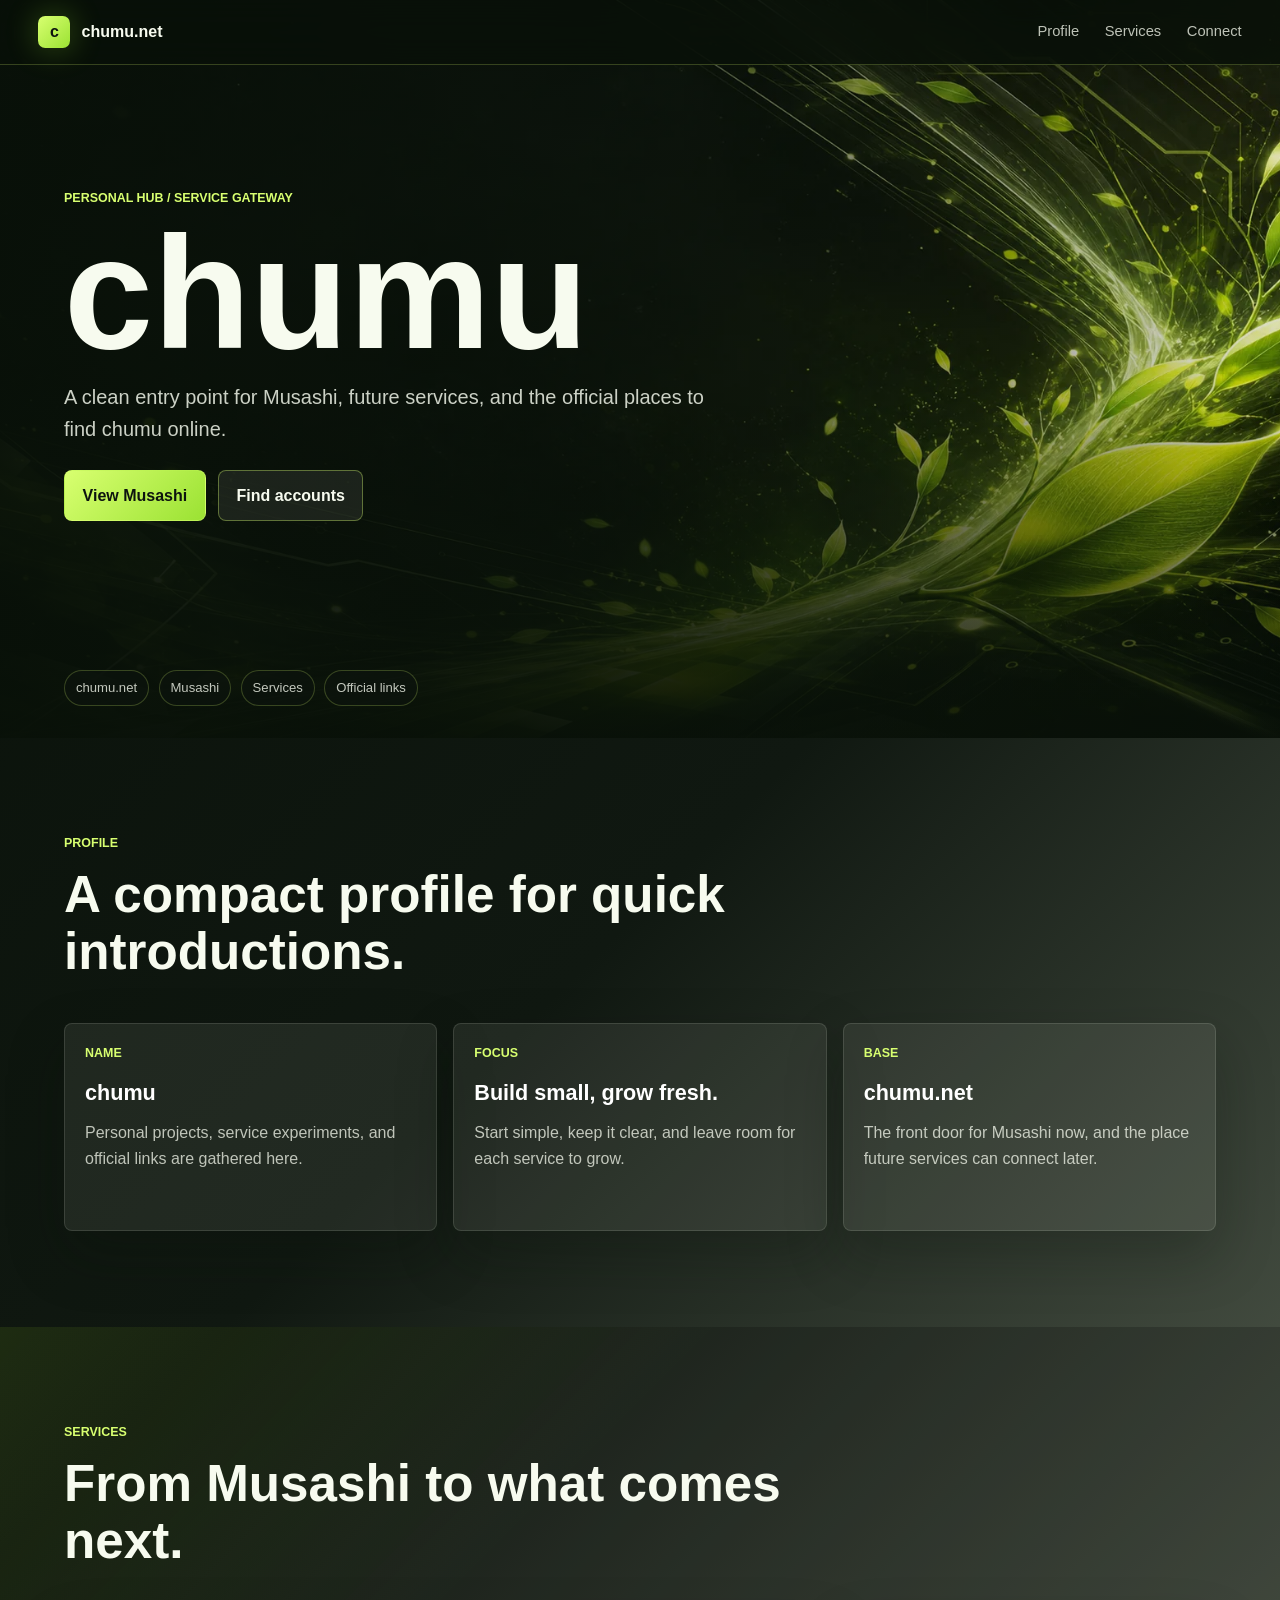
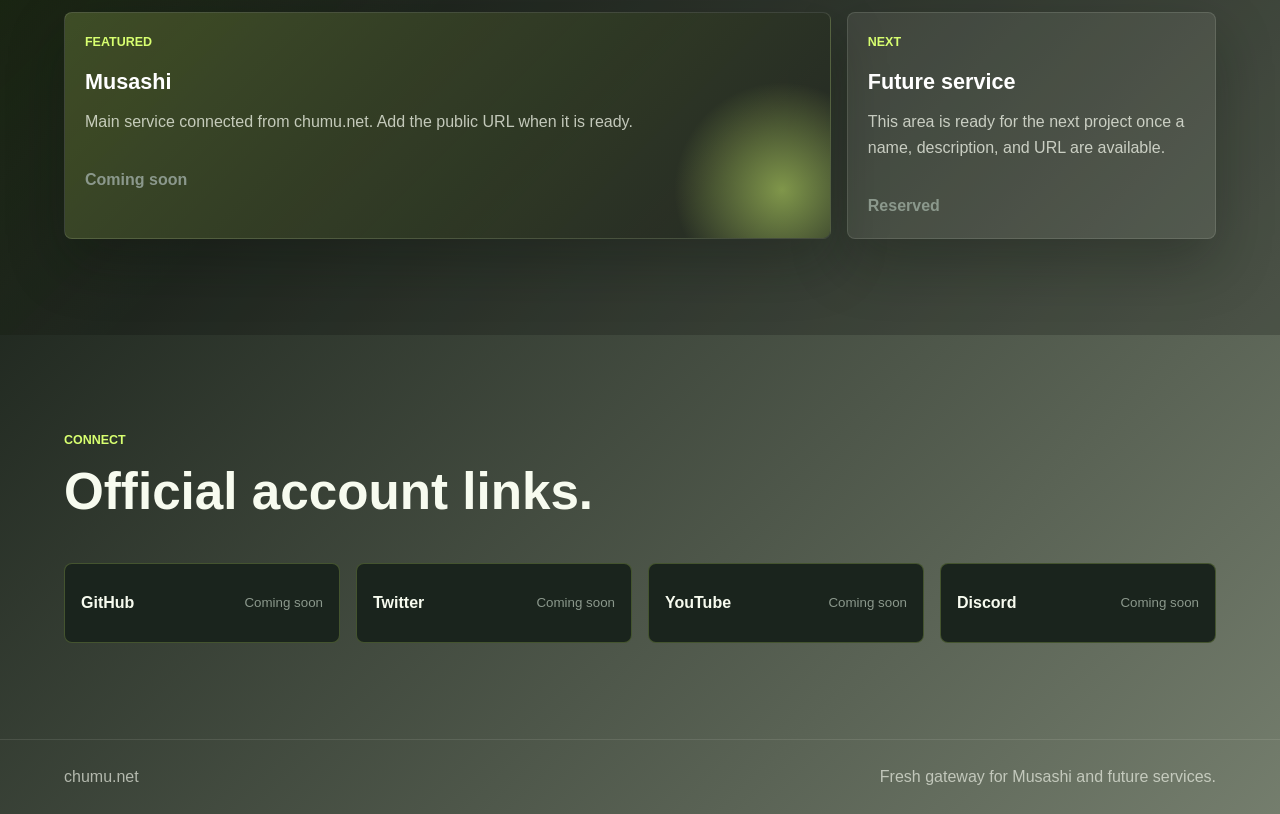
==== commit 48383bfc: "Prepare chumu.net for release" ====
--- a/index.html
+++ b/index.html
@@ -10,23 +10,34 @@
     </script>
     <meta charset="UTF-8">
     <meta name="viewport" content="width=device-width, initial-scale=1.0">
-    <meta name="description" content="chumu のプロフィールとサービスへの入口。Musashi とこれから追加されるプロジェクトにつながる個人ハブです。">
+    <meta name="description" content="chumu.net is the personal hub for chumu, Musashi, future services, and official account links.">
+    <meta name="theme-color" content="#9be233">
+    <meta name="color-scheme" content="dark light">
+    <meta property="og:site_name" content="chumu.net">
     <meta property="og:title" content="chumu.net">
-    <meta property="og:description" content="chumu のプロフィールとサービスへの入口。">
+    <meta property="og:description" content="Personal hub for chumu, Musashi, future services, and official account links.">
     <meta property="og:type" content="website">
     <meta property="og:url" content="https://chumu.net/">
-    <meta property="og:image" content="https://chumu.net/images/fresh-hero.png">
+    <meta property="og:image" content="https://chumu.net/images/og-image.jpg">
+    <meta property="og:image:width" content="1200">
+    <meta property="og:image:height" content="630">
+    <meta name="twitter:card" content="summary_large_image">
+    <meta name="twitter:title" content="chumu.net">
+    <meta name="twitter:description" content="Personal hub for chumu, Musashi, future services, and official account links.">
+    <meta name="twitter:image" content="https://chumu.net/images/og-image.jpg">
     <title>chumu.net</title>
-    <link rel="preload" as="image" href="images/fresh-hero.png">
+    <link rel="icon" href="favicon.svg" type="image/svg+xml">
+    <link rel="manifest" href="site.webmanifest">
+    <link rel="preload" as="image" href="images/fresh-hero.webp" type="image/webp">
     <link rel="stylesheet" href="styles.css">
 </head>
 <body>
-    <header class="site-header" aria-label="サイトヘッダー">
+    <header class="site-header" aria-label="Site header">
         <a class="brand" href="#top" aria-label="chumu.net home">
-            <span class="brand-mark">c</span>
+            <span class="brand-mark" aria-hidden="true">c</span>
             <span>chumu.net</span>
         </a>
-        <nav class="nav-links" aria-label="主要ナビゲーション">
+        <nav class="nav-links" aria-label="Primary navigation">
             <a href="#profile">Profile</a>
             <a href="#services">Services</a>
             <a href="#connect">Connect</a>
@@ -37,45 +48,44 @@
         <section class="hero" aria-labelledby="hero-title">
             <div class="hero-media" aria-hidden="true"></div>
             <div class="hero-inner">
-                <p class="eyebrow">Personal hub / service gateway</p>
+                <p class="eyebrow">Personal hub / Service gateway</p>
                 <h1 id="hero-title">chumu</h1>
                 <p class="hero-copy">
-                    新緑みたいに軽く、強く、これから伸びていく場所。
-                    Musashi と制作中のサービスへつながる、chumu.net のトップページです。
+                    A clean entry point for Musashi, future services, and the official places to find chumu online.
                 </p>
                 <div class="hero-actions">
-                    <a class="button primary" href="#services">Musashiを見る</a>
-                    <a class="button ghost" href="#connect">アカウントへ</a>
+                    <a class="button primary" href="#services">View Musashi</a>
+                    <a class="button ghost" href="#connect">Find accounts</a>
                 </div>
             </div>
-            <div class="signal-strip" aria-label="サイトの要点">
+            <div class="signal-strip" aria-label="Site highlights">
                 <span>chumu.net</span>
                 <span>Musashi</span>
-                <span>Projects</span>
-                <span>Links</span>
+                <span>Services</span>
+                <span>Official links</span>
             </div>
         </section>
 
         <section id="profile" class="profile-section" aria-labelledby="profile-title">
             <div class="section-heading">
                 <p class="eyebrow">Profile</p>
-                <h2 id="profile-title">名刺みたいに、すぐ伝わる自己紹介。</h2>
+                <h2 id="profile-title">A compact profile for quick introductions.</h2>
             </div>
             <div class="profile-grid">
                 <article class="profile-card">
                     <p class="label">Name</p>
                     <h3>chumu</h3>
-                    <p>個人制作、サービス運営、実験的なプロジェクトの入口をここにまとめています。</p>
+                    <p>Personal projects, service experiments, and official links are gathered here.</p>
                 </article>
                 <article class="profile-card">
                     <p class="label">Focus</p>
                     <h3>Build small, grow fresh.</h3>
-                    <p>シンプルに始めて、使いやすく、見つけやすく、あとから広げられる形を大事にしています。</p>
+                    <p>Start simple, keep it clear, and leave room for each service to grow.</p>
                 </article>
                 <article class="profile-card">
                     <p class="label">Base</p>
                     <h3>chumu.net</h3>
-                    <p>このページを最初の案内板として、Musashi や今後のサービスへ接続します。</p>
+                    <p>The front door for Musashi now, and the place future services can connect later.</p>
                 </article>
             </div>
         </section>
@@ -83,20 +93,20 @@
         <section id="services" class="services-section" aria-labelledby="services-title">
             <div class="section-heading">
                 <p class="eyebrow">Services</p>
-                <h2 id="services-title">Musashi から、次のサービスまで。</h2>
+                <h2 id="services-title">From Musashi to what comes next.</h2>
             </div>
             <div class="service-grid" id="service-list" aria-live="polite">
                 <article class="service-card featured">
                     <p class="label">Featured</p>
                     <h3>Musashi</h3>
-                    <p>chumu.net から最初につながるサービス。詳細リンクは `links.json` で差し替えできます。</p>
-                    <a class="text-link" href="#" data-fallback-link="musashi">準備中</a>
+                    <p>The first service connected from chumu.net. Its public destination can be added when ready.</p>
+                    <span class="text-link disabled">Coming soon</span>
                 </article>
                 <article class="service-card muted">
                     <p class="label">Next</p>
-                    <h3>New service</h3>
-                    <p>サービスを追加したら、`links.json` の `services` に1件足すだけでここに表示できます。</p>
-                    <span class="text-link disabled">Slot ready</span>
+                    <h3>Future service</h3>
+                    <p>This area is ready for the next project once a name, description, and URL are available.</p>
+                    <span class="text-link disabled">Reserved</span>
                 </article>
             </div>
         </section>
@@ -104,25 +114,25 @@
         <section id="connect" class="connect-section" aria-labelledby="connect-title">
             <div class="section-heading">
                 <p class="eyebrow">Connect</p>
-                <h2 id="connect-title">各種アカウントへの入口。</h2>
+                <h2 id="connect-title">Official account links.</h2>
             </div>
             <div class="account-grid" id="account-list" aria-live="polite">
-                <a class="account-link" href="#" data-fallback-link="github">
+                <span class="account-link disabled">
                     <span>GitHub</span>
-                    <small>Link later</small>
-                </a>
-                <a class="account-link" href="#" data-fallback-link="twitter">
+                    <small>Coming soon</small>
+                </span>
+                <span class="account-link disabled">
                     <span>Twitter</span>
-                    <small>Link later</small>
-                </a>
-                <a class="account-link" href="#" data-fallback-link="youtube">
+                    <small>Coming soon</small>
+                </span>
+                <span class="account-link disabled">
                     <span>YouTube</span>
-                    <small>Link later</small>
-                </a>
-                <a class="account-link" href="#" data-fallback-link="discord">
+                    <small>Coming soon</small>
+                </span>
+                <span class="account-link disabled">
                     <span>Discord</span>
-                    <small>Link later</small>
-                </a>
+                    <small>Coming soon</small>
+                </span>
             </div>
         </section>
     </main>
--- a/styles.css
+++ b/styles.css
@@ -26,10 +26,16 @@
         linear-gradient(135deg, #081008 0%, #101811 42%, #edf8dc 170%);
     font-family: "Inter", "Noto Sans JP", "Yu Gothic UI", Meiryo, sans-serif;
     line-height: 1.6;
+    text-rendering: optimizeLegibility;
 }
 
 a {
     color: inherit;
+}
+
+:focus-visible {
+    outline: 3px solid var(--sprout);
+    outline-offset: 4px;
 }
 
 .site-header {
@@ -111,7 +117,7 @@
 .hero-media {
     position: absolute;
     inset: 0;
-    background-image: url("images/fresh-hero.png");
+    background-image: url("images/fresh-hero.webp");
     background-size: cover;
     background-position: center;
     transform: scale(1.02);
@@ -317,6 +323,15 @@
     transform: translateY(-2px);
 }
 
+.account-link.disabled {
+    cursor: default;
+}
+
+.account-link.disabled:hover {
+    border-color: var(--line);
+    transform: none;
+}
+
 .account-link span {
     font-weight: 900;
 }
@@ -384,3 +399,11 @@
         text-align: center;
     }
 }
+
+@media (prefers-reduced-motion: reduce) {
+    *,
+    *::before,
+    *::after {
+        scroll-behavior: auto !important;
+    }
+}
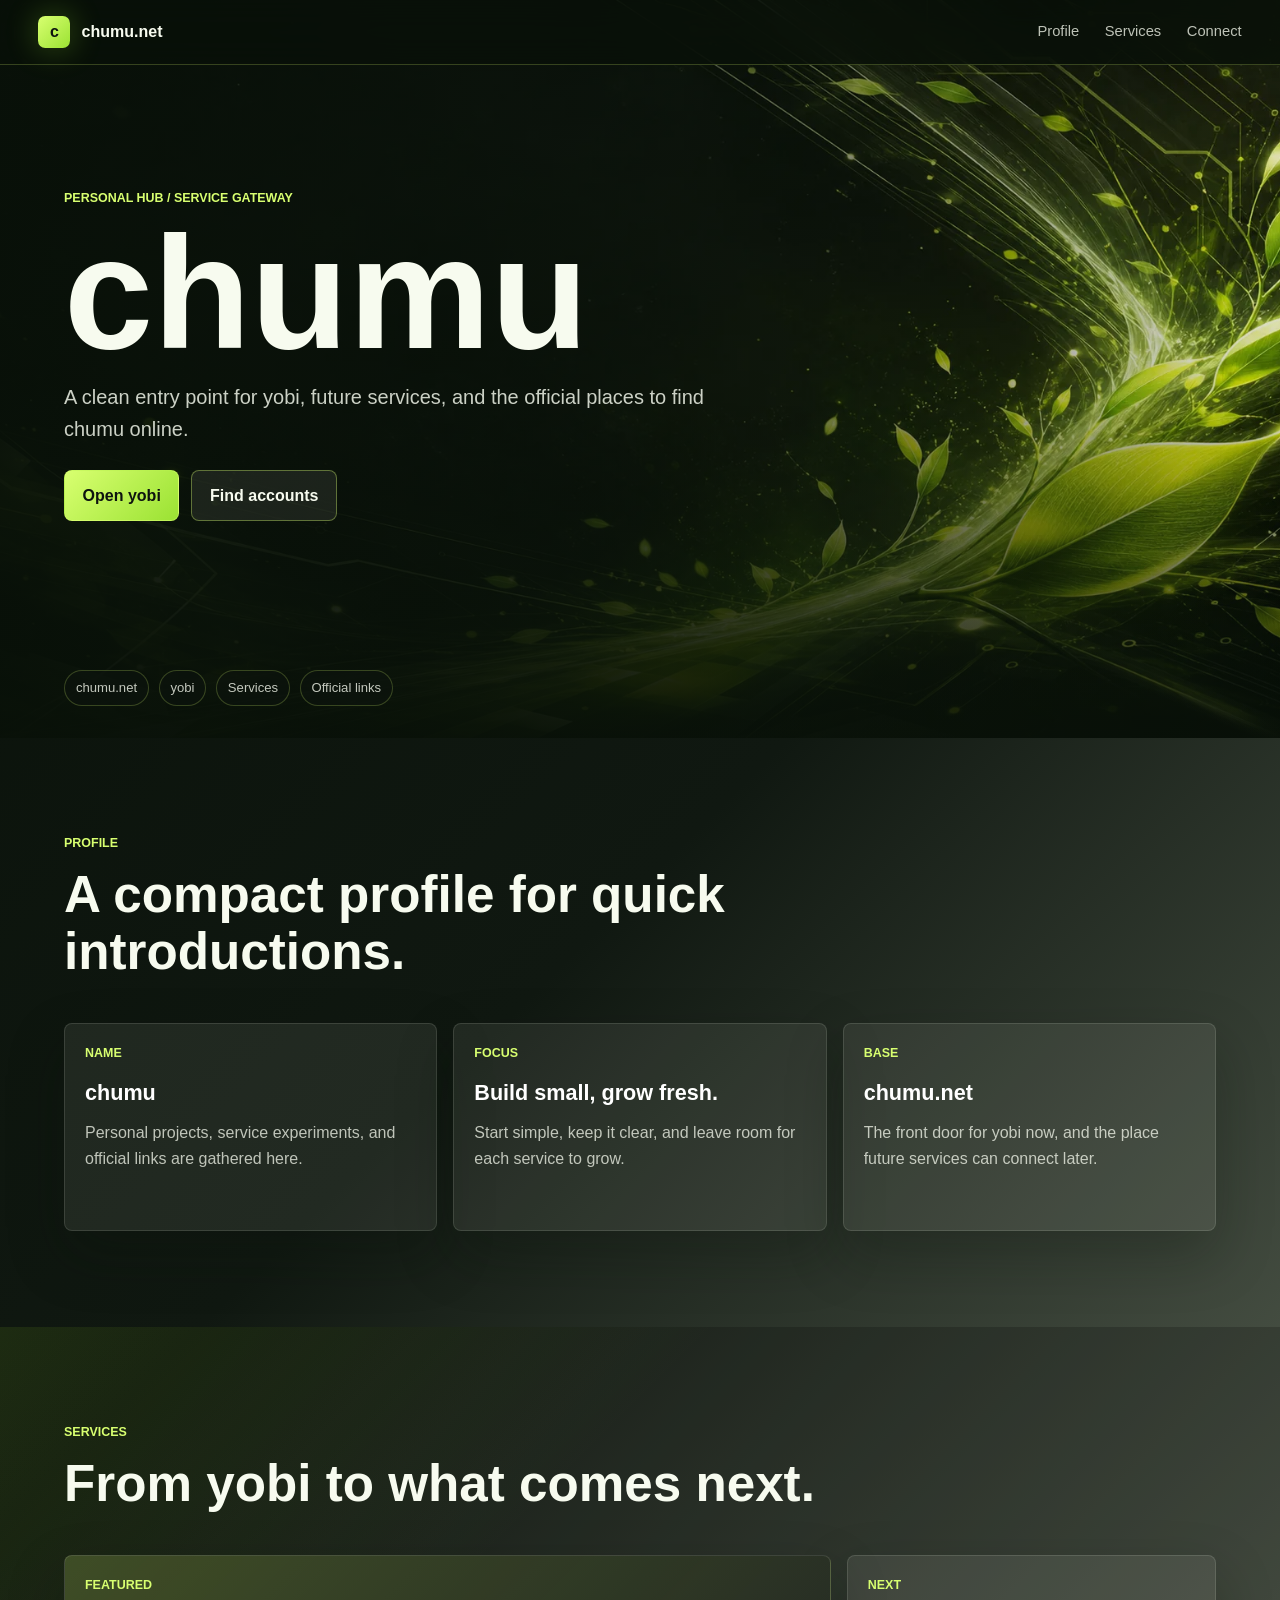
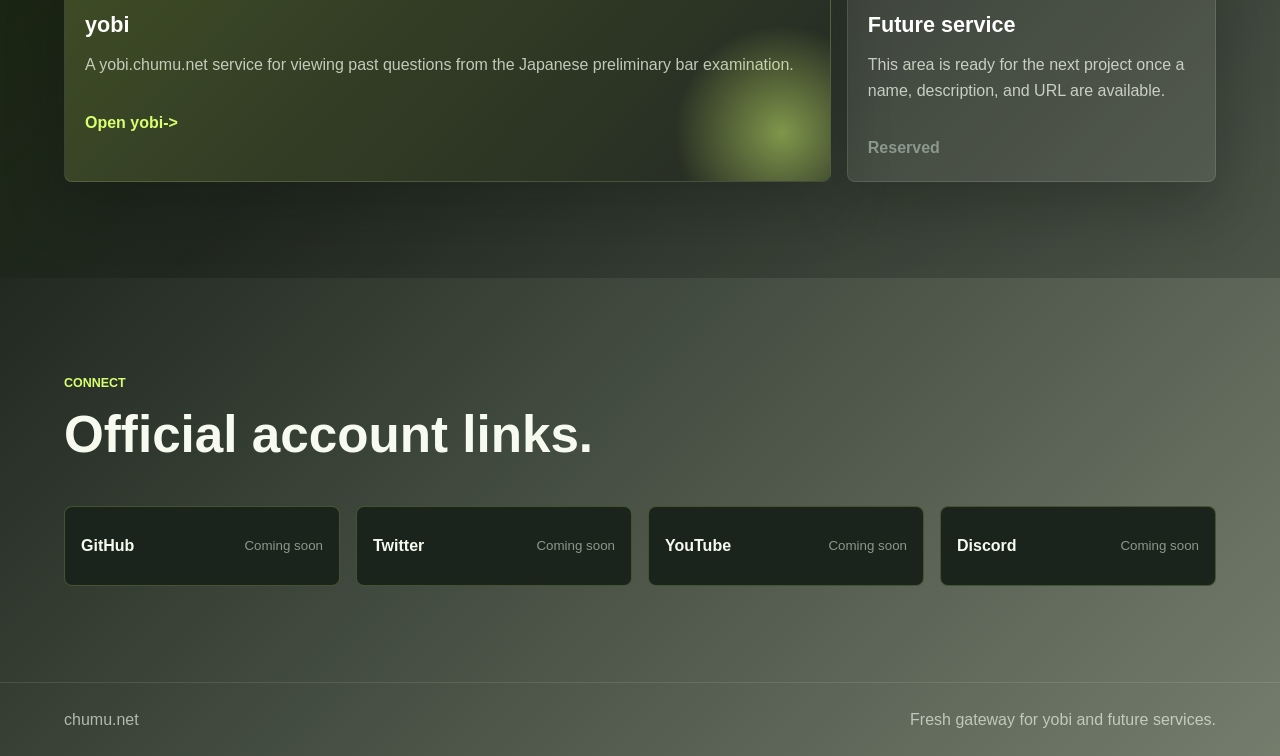
==== commit e8801455: "Update service gateway to yobi" ====
--- a/index.html
+++ b/index.html
@@ -10,12 +10,12 @@
     </script>
     <meta charset="UTF-8">
     <meta name="viewport" content="width=device-width, initial-scale=1.0">
-    <meta name="description" content="chumu.net is the personal hub for chumu, Musashi, future services, and official account links.">
+    <meta name="description" content="chumu.net is the personal hub for chumu, yobi, future services, and official account links.">
     <meta name="theme-color" content="#9be233">
     <meta name="color-scheme" content="dark light">
     <meta property="og:site_name" content="chumu.net">
     <meta property="og:title" content="chumu.net">
-    <meta property="og:description" content="Personal hub for chumu, Musashi, future services, and official account links.">
+    <meta property="og:description" content="Personal hub for chumu, yobi, future services, and official account links.">
     <meta property="og:type" content="website">
     <meta property="og:url" content="https://chumu.net/">
     <meta property="og:image" content="https://chumu.net/images/og-image.jpg">
@@ -23,7 +23,7 @@
     <meta property="og:image:height" content="630">
     <meta name="twitter:card" content="summary_large_image">
     <meta name="twitter:title" content="chumu.net">
-    <meta name="twitter:description" content="Personal hub for chumu, Musashi, future services, and official account links.">
+    <meta name="twitter:description" content="Personal hub for chumu, yobi, future services, and official account links.">
     <meta name="twitter:image" content="https://chumu.net/images/og-image.jpg">
     <title>chumu.net</title>
     <link rel="icon" href="favicon.svg" type="image/svg+xml">
@@ -51,16 +51,16 @@
                 <p class="eyebrow">Personal hub / Service gateway</p>
                 <h1 id="hero-title">chumu</h1>
                 <p class="hero-copy">
-                    A clean entry point for Musashi, future services, and the official places to find chumu online.
+                    A clean entry point for yobi, future services, and the official places to find chumu online.
                 </p>
                 <div class="hero-actions">
-                    <a class="button primary" href="#services">View Musashi</a>
+                    <a class="button primary" href="https://yobi.chumu.net/" target="_blank" rel="noopener noreferrer">Open yobi</a>
                     <a class="button ghost" href="#connect">Find accounts</a>
                 </div>
             </div>
             <div class="signal-strip" aria-label="Site highlights">
                 <span>chumu.net</span>
-                <span>Musashi</span>
+                <span>yobi</span>
                 <span>Services</span>
                 <span>Official links</span>
             </div>
@@ -85,7 +85,7 @@
                 <article class="profile-card">
                     <p class="label">Base</p>
                     <h3>chumu.net</h3>
-                    <p>The front door for Musashi now, and the place future services can connect later.</p>
+                    <p>The front door for yobi now, and the place future services can connect later.</p>
                 </article>
             </div>
         </section>
@@ -93,14 +93,14 @@
         <section id="services" class="services-section" aria-labelledby="services-title">
             <div class="section-heading">
                 <p class="eyebrow">Services</p>
-                <h2 id="services-title">From Musashi to what comes next.</h2>
+                <h2 id="services-title">From yobi to what comes next.</h2>
             </div>
             <div class="service-grid" id="service-list" aria-live="polite">
                 <article class="service-card featured">
                     <p class="label">Featured</p>
-                    <h3>Musashi</h3>
-                    <p>The first service connected from chumu.net. Its public destination can be added when ready.</p>
-                    <span class="text-link disabled">Coming soon</span>
+                    <h3>yobi</h3>
+                    <p>A yobi.chumu.net service for viewing past questions from the Japanese preliminary bar examination.</p>
+                    <a class="text-link" href="https://yobi.chumu.net/" target="_blank" rel="noopener noreferrer">Open yobi</a>
                 </article>
                 <article class="service-card muted">
                     <p class="label">Next</p>
@@ -139,7 +139,7 @@
 
     <footer class="site-footer">
         <span>chumu.net</span>
-        <span>Fresh gateway for Musashi and future services.</span>
+        <span>Fresh gateway for yobi and future services.</span>
     </footer>
 
     <script src="script.js"></script>
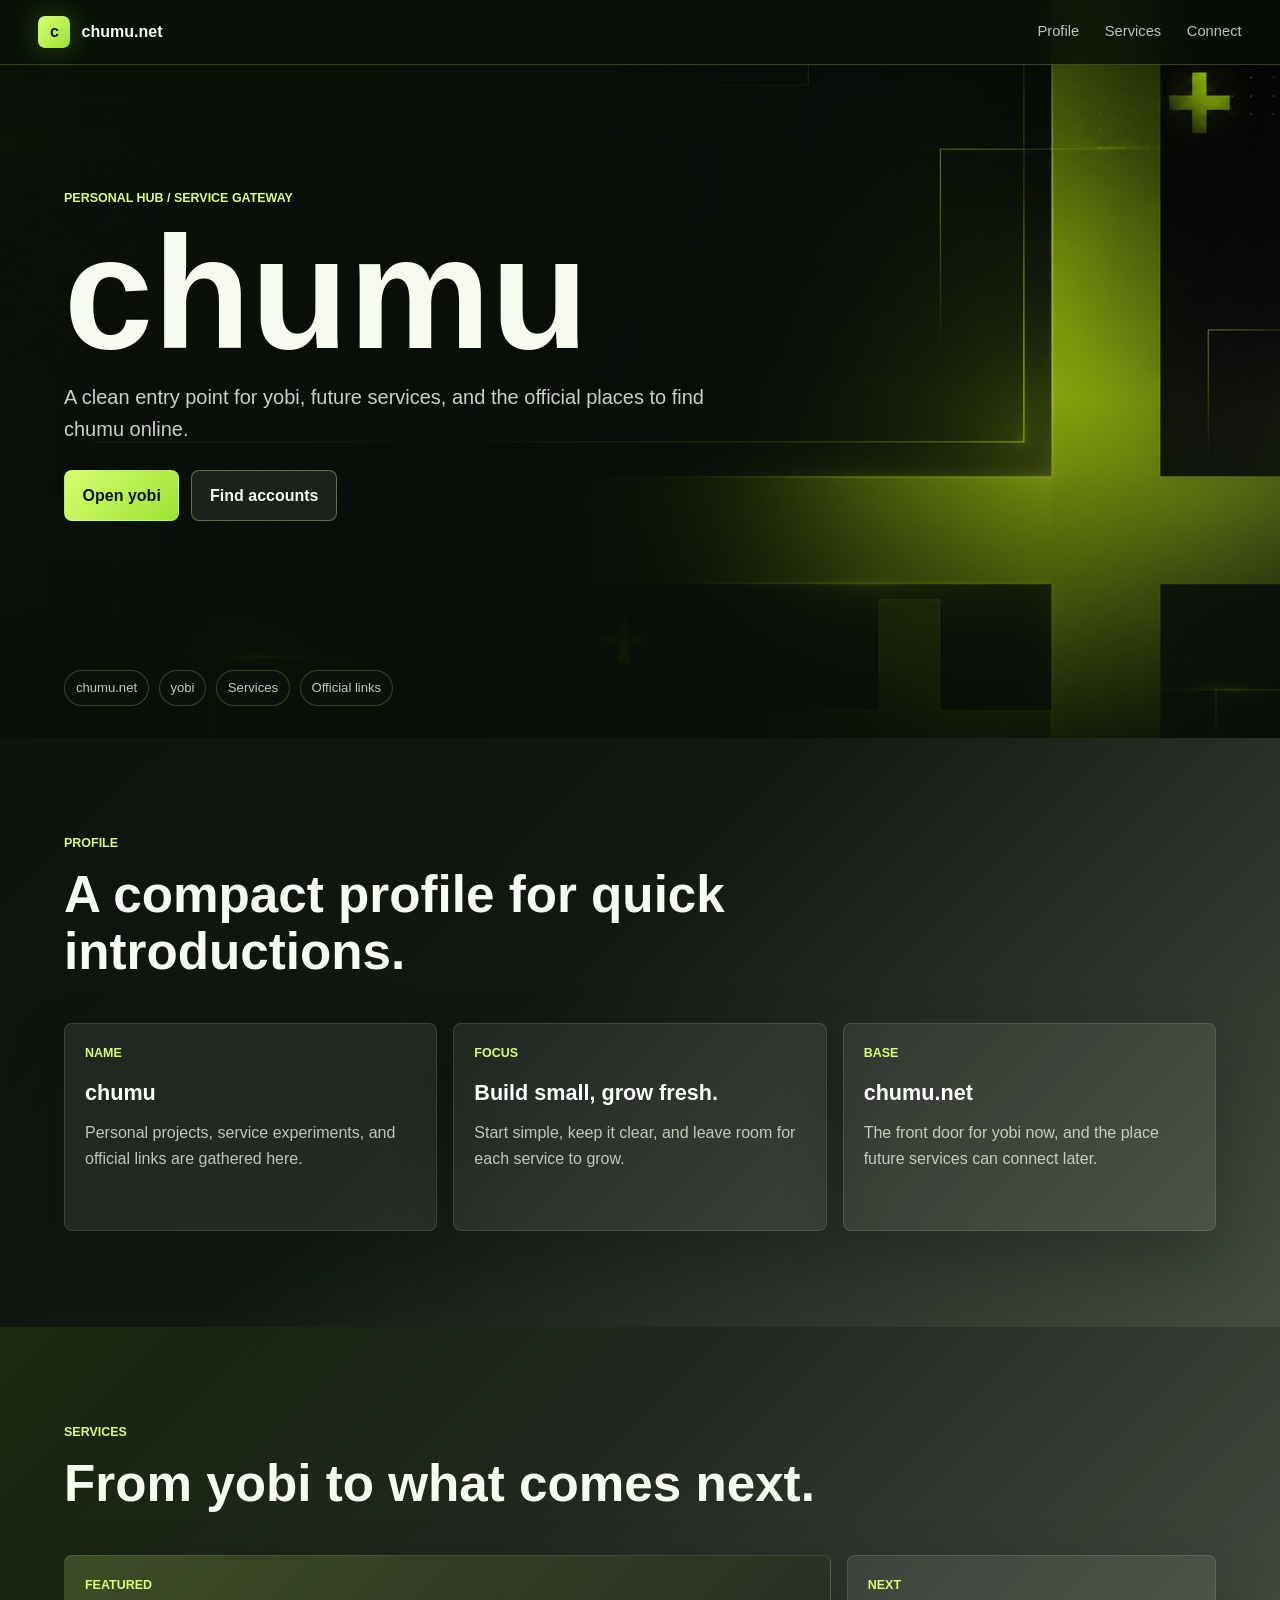
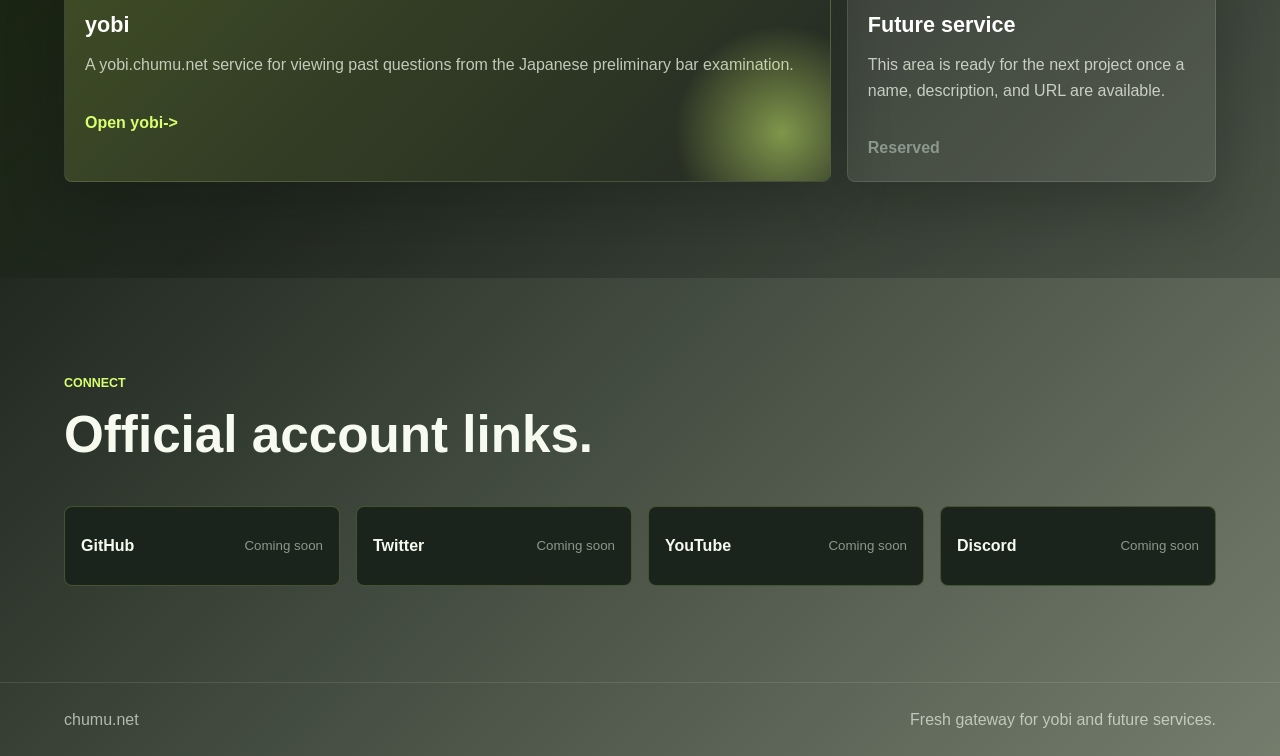
==== commit b0562b93: "Replace homepage hero image" ====
--- a/index.html
+++ b/index.html
@@ -28,7 +28,7 @@
     <title>chumu.net</title>
     <link rel="icon" href="favicon.svg" type="image/svg+xml">
     <link rel="manifest" href="site.webmanifest">
-    <link rel="preload" as="image" href="images/fresh-hero.webp" type="image/webp">
+    <link rel="preload" as="image" href="images/homepage.png" type="image/png">
     <link rel="stylesheet" href="styles.css">
 </head>
 <body>
--- a/styles.css
+++ b/styles.css
@@ -117,7 +117,7 @@
 .hero-media {
     position: absolute;
     inset: 0;
-    background-image: url("images/fresh-hero.webp");
+    background-image: url("images/homepage.png");
     background-size: cover;
     background-position: center;
     transform: scale(1.02);
